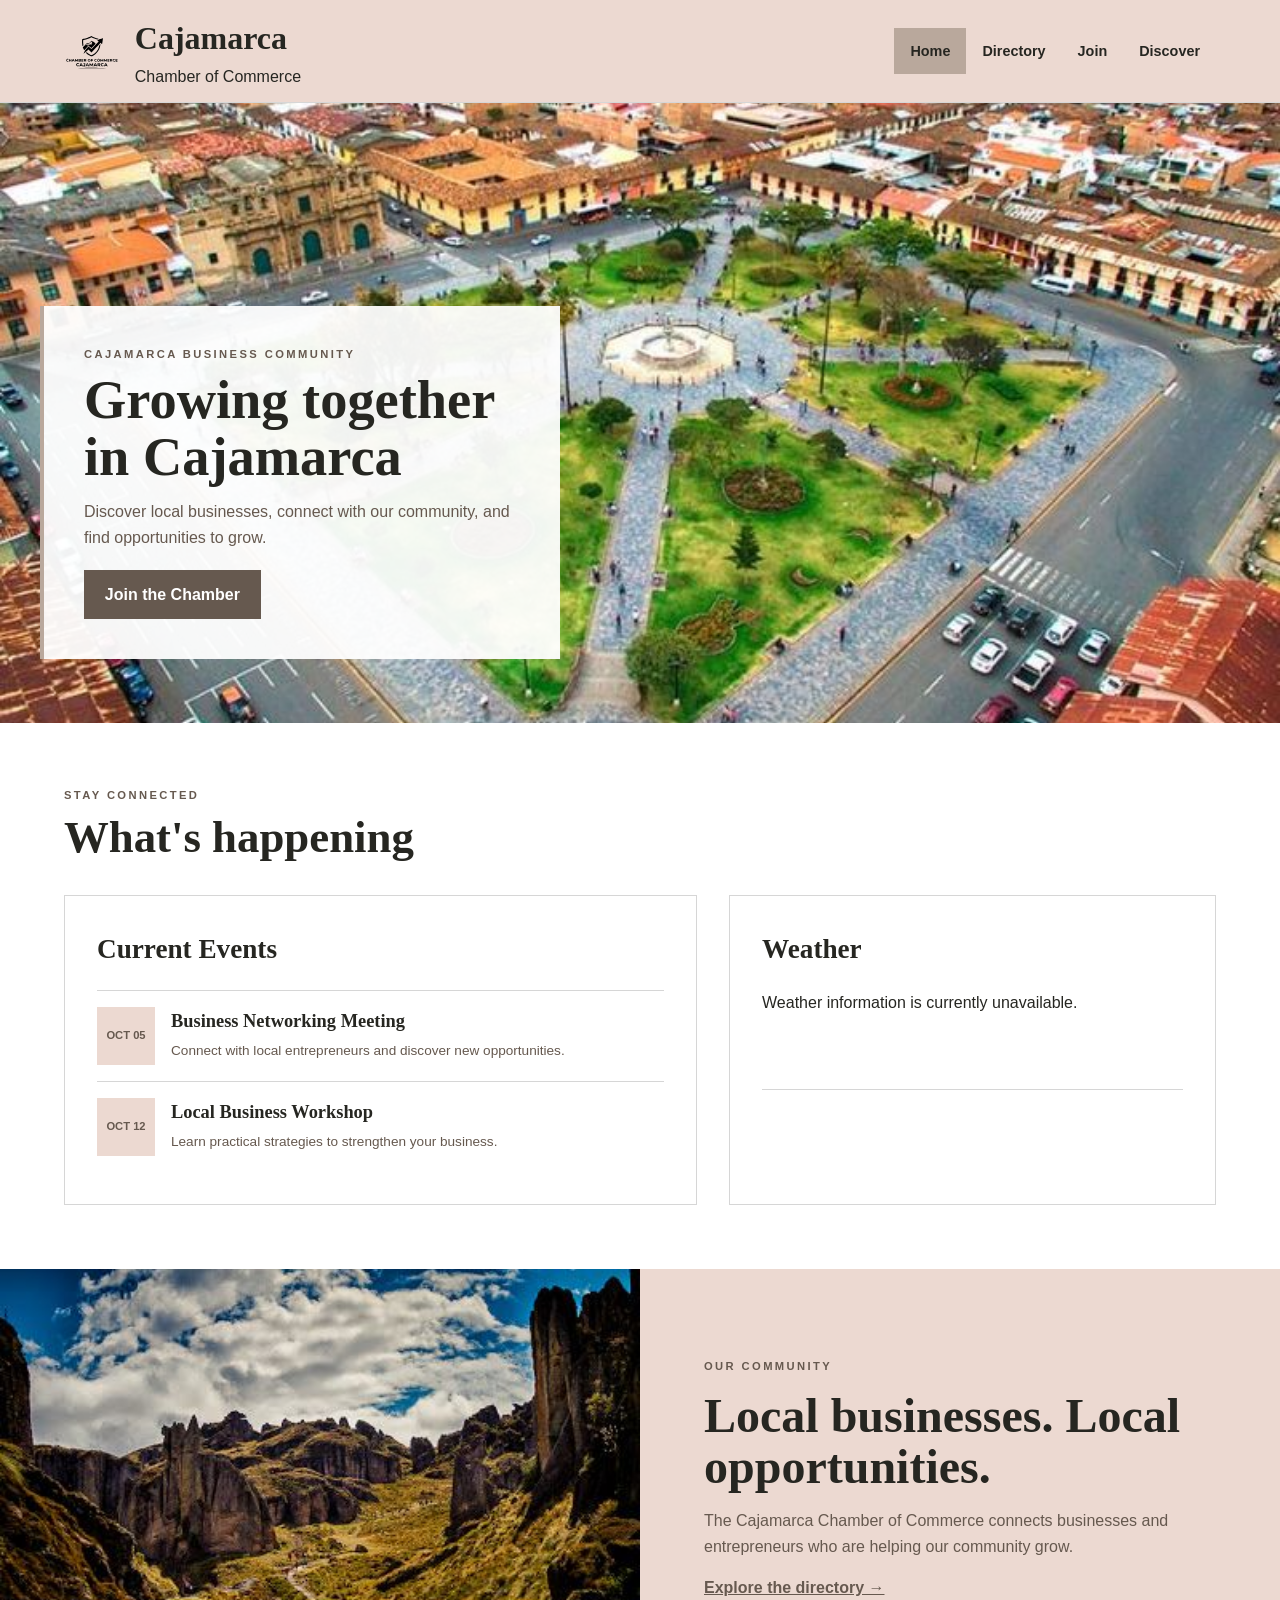
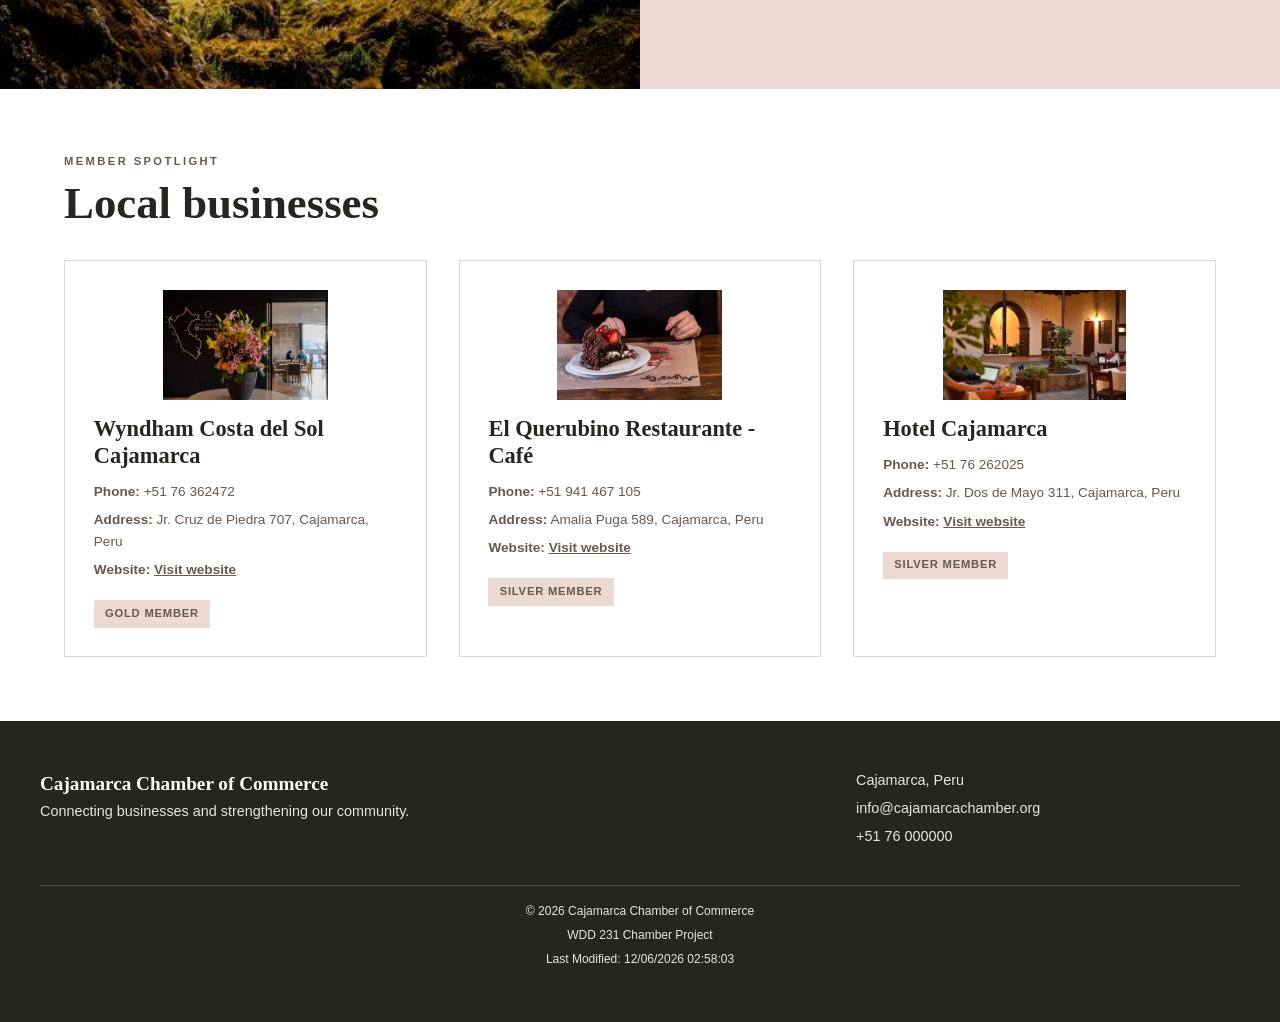
==== chamber/index.html @ 8c4f2fee "w3" ====
<!DOCTYPE html>
<html lang="en">
<head>
    <meta charset="UTF-8">
    <meta name="viewport" content="width=device-width, initial-scale=1.0">

    <title>Cajamarca Chamber of Commerce</title>

    <meta name="description" content="Discover local businesses, events, and opportunities in the Cajamarca business community.">
    <meta name="author" content="Nina Adriana Fuentes Guerrero">

    <link rel="icon" href="images/favicon.ico">

    <link rel="stylesheet" href="styles/home-small.css">
    <link rel="stylesheet" href="styles/home.larger.css">

    <script src="scripts/home.js" defer></script>
</head>

<body>

    <header>
        <div class="header-container">

            <a href="index.html" class="logo-link">
                <img src="images/logo.svg" alt="Cajamarca Chamber of Commerce logo">
                <div>
                    <h1>Cajamarca</h1>
                    <p>Chamber of Commerce</p>
                </div>
            </a>

            <button id="menu-button" aria-label="Open navigation menu">
                ☰
            </button>

            <nav id="main-nav">
                <a href="index.html" class="active">Home</a>
                <a href="directory.html">Directory</a>
                <a href="#">Join</a>
                <a href="#">Discover</a>
            </nav>

        </div>
    </header>


    <main>

        <!-- HERO -->
        <section class="hero">

            <img
                src="images/hero-cajamarca.jpg"
                alt="Aerial view of Cajamarca city and surrounding mountains"
            >

            <div class="hero-content">
                <p class="hero-label">Cajamarca Business Community</p>

                <h2>Growing together in Cajamarca</h2>

                <p>
                    Discover local businesses, connect with our community,
                    and find opportunities to grow.
                </p>

                <a href="#" class="cta-button">Join the Chamber</a>
            </div>

        </section>


        <!-- EVENTS + WEATHER -->
        <section class="community-section">

            <div class="section-heading">
                <p>Stay connected</p>
                <h2>What's happening</h2>
            </div>


            <div class="community-grid">

                <!-- EVENTS -->
                <article class="info-card events-card">

                    <h3>Current Events</h3>

                    <div class="event">
                        <span class="event-date">OCT 05</span>

                        <div>
                            <h4>Business Networking Meeting</h4>
                            <p>
                                Connect with local entrepreneurs and
                                discover new opportunities.
                            </p>
                        </div>
                    </div>

                    <div class="event">
                        <span class="event-date">OCT 12</span>

                        <div>
                            <h4>Local Business Workshop</h4>
                            <p>
                                Learn practical strategies to strengthen
                                your business.
                            </p>
                        </div>
                    </div>

                </article>


                <!-- WEATHER -->
                <article class="info-card weather-card">

                    <h3>Weather</h3>

                    <div id="current-weather">
                        <p>Loading weather...</p>
                    </div>

                    <div id="forecast" class="forecast">
                        <!-- JavaScript inserts forecast here -->
                    </div>

                </article>

            </div>

        </section>


        <!-- COMMUNITY IMAGE -->
        <section class="community-intro">

            <div class="community-image">
                <img
                    src="images/our-community.jpg"
                    alt="Cajamarca community and surrounding landscape"
                >
            </div>

            <div class="community-text">

                <p class="section-label">Our community</p>

                <h2>Local businesses. Local opportunities.</h2>

                <p>
                    The Cajamarca Chamber of Commerce connects businesses
                    and entrepreneurs who are helping our community grow.
                </p>

                <a href="directory.html" class="text-link">
                    Explore the directory →
                </a>

            </div>

        </section>


        <!-- SPOTLIGHTS -->
        <section class="spotlights-section">

            <div class="section-heading">
                <p>Member spotlight</p>
                <h2>Local businesses</h2>
            </div>

            <div id="spotlights" class="spotlights">

                <p>Loading local businesses...</p>

            </div>

        </section>

    </main>


    <footer>

        <div class="footer-container">

            <div>
                <h2>Cajamarca Chamber of Commerce</h2>
                <p>
                    Connecting businesses and strengthening our community.
                </p>
            </div>

            <div>
                <p>Cajamarca, Peru</p>
                <p>info@cajamarcachamber.org</p>
                <p>+51 76 000000</p>
            </div>

        </div>

        <div class="footer-bottom">
            <p>&copy; <span id="current-year"></span> Cajamarca Chamber of Commerce</p>
            <p>WDD 231 Chamber Project</p>
            <p>Last Modified: <span id="last-modified"></span></p>
        </div>

    </footer>

</body>
</html>
---- chamber/styles/home-small.css ----
/* =========================================
   HOME PAGE - SMALL SCREEN
   Cajamarca Chamber of Commerce
========================================= */

:root {
    --primary: #ECD9D1;
    --secondary: #C5BFB3;
    --background: #FFFFFF;
    --light: #D6D6D6;
    --accent: #B9A89C;
    --brown: #66594F;
    --text: #262621;
}


/* =========================================
   RESET
========================================= */

* {
    box-sizing: border-box;
    margin: 0;
    padding: 0;
}

html {
    scroll-behavior: smooth;
}

body {
    font-family: "Montserrat", sans-serif;
    color: var(--text);
    background-color: var(--background);
    line-height: 1.6;
}

h1,
h2,
h3,
h4 {
    font-family: "Cormorant Garamond", serif;
}

img {
    display: block;
    max-width: 100%;
}

a {
    color: inherit;
}


/* =========================================
   HEADER
========================================= */

header {
    background-color: var(--primary);
    border-bottom: 1px solid var(--light);
}

.header-container {
    min-height: 90px;
    padding: 1rem;

    display: flex;
    align-items: center;
    gap: 0.8rem;
}

.logo-link {
    display: flex;
    align-items: center;
    gap: 0.8rem;
    text-decoration: none;
}

.logo-link img {
    width: 58px;
    height: 58px;
    object-fit: contain;
}

.site-title {
    flex: 1;

    display: flex;
    flex-direction: column;
}

.site-title span {
    font-family: "Cormorant Garamond", serif;
    font-size: 1.5rem;
    font-weight: 700;
}

.site-title small {
    font-family: "Montserrat", sans-serif;
    font-size: 0.65rem;
    letter-spacing: 0.15rem;
    color: var(--brown);
}

#menu-button {
    background: transparent;
    border: none;
    font-size: 1.8rem;
    color: var(--text);
    cursor: pointer;
}


/* =========================================
   NAVIGATION
========================================= */

nav {
    display: none;
    background-color: var(--secondary);
}

nav.open {
    display: block;
}

nav ul {
    display: flex;
    flex-direction: column;
    list-style: none;
}

nav a {
    display: block;
    padding: 0.9rem;

    text-align: center;
    text-decoration: none;

    color: var(--text);

    border-top: 1px solid rgba(38, 38, 33, 0.1);

    transition: background-color 0.2s ease;
}

nav a:hover,
nav a.active {
    background-color: var(--primary);
}


/* =========================================
   MAIN
========================================= */

main {
    width: 100%;
}


/* =========================================
   HERO
========================================= */

.hero {
    position: relative;
    width: 100%;
    min-height: 520px;
    overflow: hidden;
}

.hero > img {
    width: 100%;
    height: 520px;
    object-fit: cover;
}

.hero-content {
    position: absolute;

    left: 1rem;
    right: 1rem;
    bottom: 1.5rem;

    padding: 1.5rem;

    background-color: rgba(255, 255, 255, 0.94);

    border-left: 4px solid var(--accent);
}

.hero-label {
    color: var(--brown);

    font-size: 0.7rem;
    font-weight: 600;
    letter-spacing: 0.15rem;
    text-transform: uppercase;

    margin-bottom: 0.5rem;
}

.hero h2 {
    color: var(--text);

    font-size: 2.3rem;
    line-height: 1.1;

    margin-bottom: 0.8rem;
}

.hero-content > p:not(.hero-label) {
    color: var(--brown);
    margin-bottom: 1.2rem;
}

.cta-button {
    display: inline-block;

    padding: 0.75rem 1.3rem;

    background-color: var(--brown);
    color: white;

    text-decoration: none;
    font-weight: 600;

    transition:
        background-color 0.2s ease,
        transform 0.2s ease;
}

.cta-button:hover {
    background-color: var(--text);
    transform: translateY(-2px);
}


/* =========================================
   GENERAL SECTION
========================================= */

.community-section,
.spotlights-section {
    max-width: 1200px;
    margin: 0 auto;

    padding: 3.5rem 1rem;
}

.section-heading {
    margin-bottom: 1.8rem;
}

.section-heading p,
.section-label {
    color: var(--brown);

    font-size: 0.7rem;
    font-weight: 600;

    letter-spacing: 0.15rem;
    text-transform: uppercase;

    margin-bottom: 0.5rem;
}

.section-heading h2 {
    color: var(--text);
    font-size: 2.3rem;
    line-height: 1.1;
}


/* =========================================
   EVENTS + WEATHER
========================================= */

.community-grid {
    display: grid;
    grid-template-columns: 1fr;
    gap: 1.5rem;
}

.info-card {
    background-color: var(--background);

    border: 1px solid var(--light);

    padding: 1.5rem;
}

.info-card h3 {
    color: var(--text);
    font-size: 1.7rem;
    margin-bottom: 1.2rem;
}


/* =========================================
   EVENTS
========================================= */

.event {
    display: flex;
    gap: 1rem;

    padding: 1rem 0;

    border-top: 1px solid var(--light);
}

.event-date {
    min-width: 58px;
    height: 58px;

    display: flex;
    align-items: center;
    justify-content: center;

    background-color: var(--primary);
    color: var(--brown);

    font-size: 0.7rem;
    font-weight: 700;

    text-align: center;
}

.event h4 {
    color: var(--text);
    font-size: 1.15rem;
    margin-bottom: 0.2rem;
}

.event p {
    color: var(--brown);
    font-size: 0.85rem;
}


/* =========================================
   WEATHER
========================================= */

#current-weather {
    min-height: 100px;

    padding-bottom: 1rem;
    margin-bottom: 1rem;

    border-bottom: 1px solid var(--light);
}

.weather-main {
    display: flex;
    align-items: center;
    gap: 1rem;
}

.weather-icon {
    width: 70px;
    height: 70px;
}

.temperature {
    color: var(--text);
    font-family: "Cormorant Garamond", serif;
    font-size: 2.8rem;
    font-weight: 700;
    line-height: 1;
}

.weather-description {
    color: var(--brown);
    text-transform: capitalize;
}

.forecast {
    display: grid;
    grid-template-columns: repeat(3, 1fr);
    gap: 0.5rem;
}

.forecast-day {
    padding: 0.7rem;

    text-align: center;

    background-color: var(--primary);
}

.forecast-day h4 {
    color: var(--brown);
    font-size: 0.85rem;
}

.forecast-day img {
    width: 45px;
    height: 45px;
    margin: 0 auto;
}

.forecast-temp {
    color: var(--text);
    font-weight: 600;
}


/* =========================================
   COMMUNITY INTRO
========================================= */

.community-intro {
    display: grid;
    grid-template-columns: 1fr;

    background-color: var(--primary);
}

.community-image {
    width: 100%;
}

.community-image img {
    width: 100%;
    height: 300px;

    object-fit: cover;
}

.community-text {
    padding: 2.5rem 1.5rem;
}

.community-text h2 {
    color: var(--text);

    font-size: 2.3rem;
    line-height: 1.1;

    margin: 0.5rem 0 1rem;
}

.community-text p:not(.section-label) {
    color: var(--brown);
}

.text-link {
    display: inline-block;

    margin-top: 1rem;

    color: var(--brown);
    font-weight: 700;

    text-decoration: underline;
}

.text-link:hover {
    color: var(--text);
}


/* =========================================
   MEMBER SPOTLIGHTS
========================================= */

.spotlights {
    display: grid;
    grid-template-columns: 1fr;
    gap: 1.5rem;
}

.spotlight-card {
    background-color: var(--background);

    border: 1px solid var(--light);

    padding: 1.5rem;

    transition:
        transform 0.2s ease,
        box-shadow 0.2s ease;
}

.spotlight-card:hover {
    transform: translateY(-3px);

    box-shadow: 0 8px 25px rgba(38, 38, 33, 0.08);
}

.spotlight-card img {
    width: 100%;
    height: 100px;

    object-fit: contain;

    margin-bottom: 1rem;
}

.spotlight-card h3 {
    color: var(--text);

    font-size: 1.4rem;
    line-height: 1.2;

    margin-bottom: 0.7rem;
}

.spotlight-card p {
    color: var(--brown);
    font-size: 0.85rem;
    margin-bottom: 0.4rem;
}

.spotlight-card a {
    color: var(--brown);
    font-weight: 600;
}

.spotlight-card a:hover {
    color: var(--text);
}

.membership {
    display: inline-block;

    margin-top: 0.8rem;
    padding: 0.3rem 0.7rem;

    background-color: var(--primary);
    color: var(--brown);

    font-size: 0.7rem;
    font-weight: 600;

    letter-spacing: 0.05rem;
    text-transform: uppercase;
}


/* =========================================
   FOOTER
========================================= */

footer {
    background-color: var(--text);
    color: white;

    padding: 2.5rem 1.5rem;

    display: flex;
    flex-direction: column;
    gap: 2rem;
}

.footer-container {
    display: flex;
    flex-direction: column;
    gap: 2rem;
}

.footer-brand {
    display: flex;
    gap: 1rem;
    align-items: center;
}

.footer-brand img {
    width: 55px;
    filter: brightness(0) invert(1);
}

footer h2 {
    font-size: 1.2rem;
}

footer h3 {
    color: var(--primary);
    margin-bottom: 0.5rem;
}

footer p {
    color: #e5e5e5;
    font-size: 0.9rem;
    margin-bottom: 0.3rem;
}

.footer-bottom {
    padding-top: 1rem;

    border-top: 1px solid rgba(255, 255, 255, 0.2);

    text-align: center;
}

.footer-bottom p {
    font-size: 0.75rem;
}
---- chamber/styles/home.larger.css ----
/* =========================================
   HOME - LARGE SCREEN
   ========================================= */

@media screen and (min-width: 700px) {

    /* =====================================
       HEADER
       Everything stays on ONE ROW
    ===================================== */

    header {
        background-color: var(--primary);
        border-bottom: 1px solid var(--light);
        width: 100%;
    }

    .header-container { 
        max-width: 1200px; 
        min-height: 90px; 
        margin: 0 auto; 
        padding: 0.8rem 1.5rem;
        display: flex; 
        flex-direction:row;
        align-items: center; 
        justify-content: space-between; 
        gap: 2rem;
    }

    /* Logo */

    .logo-link {
        display: flex;
        align-items: center;

        flex-shrink: 0;

        text-decoration: none;
    }

    .logo-link img {
        width: 58px;
        height: 58px;

        object-fit: contain;
    }

    /* Site name */

    .site-title {
        flex: 1;

        display: flex;
        flex-direction: column;

        min-width: 180px;
    }

    .site-title span {
        font-family: "Cormorant Garamond", serif;
        font-size: 1.6rem;
        font-weight: 700;

        white-space: nowrap;
    }

    .site-title small {
        font-family: "Montserrat", sans-serif;
        font-size: 0.6rem;
        letter-spacing: 0.12rem;

        color: var(--brown);

        white-space: nowrap;
    }


   

    #menu-button {
        display: none;
    }




    nav {
        display: flex;

        flex-direction: row;

        width: auto;

        margin: 0 ;
        padding: 0 ;

        background-color: transparent;
    }

    nav ul {
        display: flex ;

        flex-direction: row ;

        align-items: center ;
        justify-content: flex-end ;

        gap: 0.25rem ;

        margin: 0 ;
        padding: 0 t;

        list-style: none ;
    }

    nav li {
        display: block ;

        width: auto ;

        margin: 0 ;
        padding: 0 ;
    }

    nav a {
        display: block ;

        width: auto ;

        padding: 0.7rem 1rem ;

        border: none ;

        background-color: transparent;

        color: var(--text);

        text-decoration: none;

        font-family: "Montserrat", sans-serif;
        font-size: 0.9rem;;
        font-weight: 600;

        text-align: center;

        white-space: nowrap;

        transition:
            background-color 0.2s ease,
            color 0.2s ease;
    }

    nav a:hover,
    nav a.active {
        background-color: var(--accent);

        color: var(--text);
    }


    /* =====================================
       HERO
    ===================================== */

    .hero {
        position: relative;

        width: 100%;
        min-height: 620px;

        overflow: hidden;
    }

    .hero > img {
        width: 100%;
        height: 620px;

        object-fit: cover;
        object-position: center;
    }

    .hero-content {
        position: absolute;

        left: max(calc((100% - 1200px) / 2), 2rem);
        bottom: 4rem;

        width: 520px;

        padding: 2.5rem;

        background-color: rgba(255, 255, 255, 0.94);

        border-left: 4px solid var(--accent);
    }

    .hero h2 {
        font-size: 3.4rem;
        line-height: 1.05;
    }


    /* =====================================
       SECTIONS
    ===================================== */

    .community-section,
    .spotlights-section {
        max-width: 1200px;

        margin: 0 auto;

        padding: 4rem 1.5rem;
    }

    .section-heading {
        margin-bottom: 2rem;
    }

    .section-heading h2 {
        font-size: 2.8rem;
    }


    /* =====================================
       EVENTS + WEATHER
    ===================================== */

    .community-grid {
        display: grid;

        grid-template-columns: 1.3fr 1fr;

        gap: 2rem;
    }

    .info-card {
        padding: 2rem;
    }


    /* =====================================
       WEATHER
    ===================================== */

    .weather-main {
        gap: 1.5rem;
    }

    .weather-icon {
        width: 80px;
        height: 80px;
    }

    .temperature {
        font-size: 3.2rem;
    }

    .forecast {
        gap: 0.8rem;
    }

    .forecast-day {
        padding: 1rem;
    }


    /* =====================================
       COMMUNITY
    ===================================== */

    .community-intro {
        display: grid;

        grid-template-columns: 1fr 1fr;

        align-items: stretch;
    }

    .community-image img {
        width: 100%;
        height: 420px;

        object-fit: cover;
    }

    .community-text {
        display: flex;

        flex-direction: column;
        justify-content: center;

        padding: 4rem;
    }

    .community-text h2 {
        font-size: 3rem;
        line-height: 1.05;

        margin: 0.5rem 0 1rem;
    }


    /* =====================================
       SPOTLIGHTS
    ===================================== */

    .spotlights {
        display: grid;

        grid-template-columns: repeat(3, 1fr);

        gap: 2rem;
    }

    .spotlight-card {
        padding: 1.8rem;
    }

    .spotlight-card img {
        height: 110px;
    }


    /* =====================================
       FOOTER
    ===================================== */

    footer {
        padding: 3rem 1.5rem;
    }

    .footer-container {
        max-width: 1200px;
        width: 100%;

        margin: 0 auto;

        display: grid;

        grid-template-columns: 2fr 1fr;

        gap: 3rem;
    }

    .footer-bottom {
        max-width: 1200px;
        width: 100%;

        margin: 0 auto;
    }
}
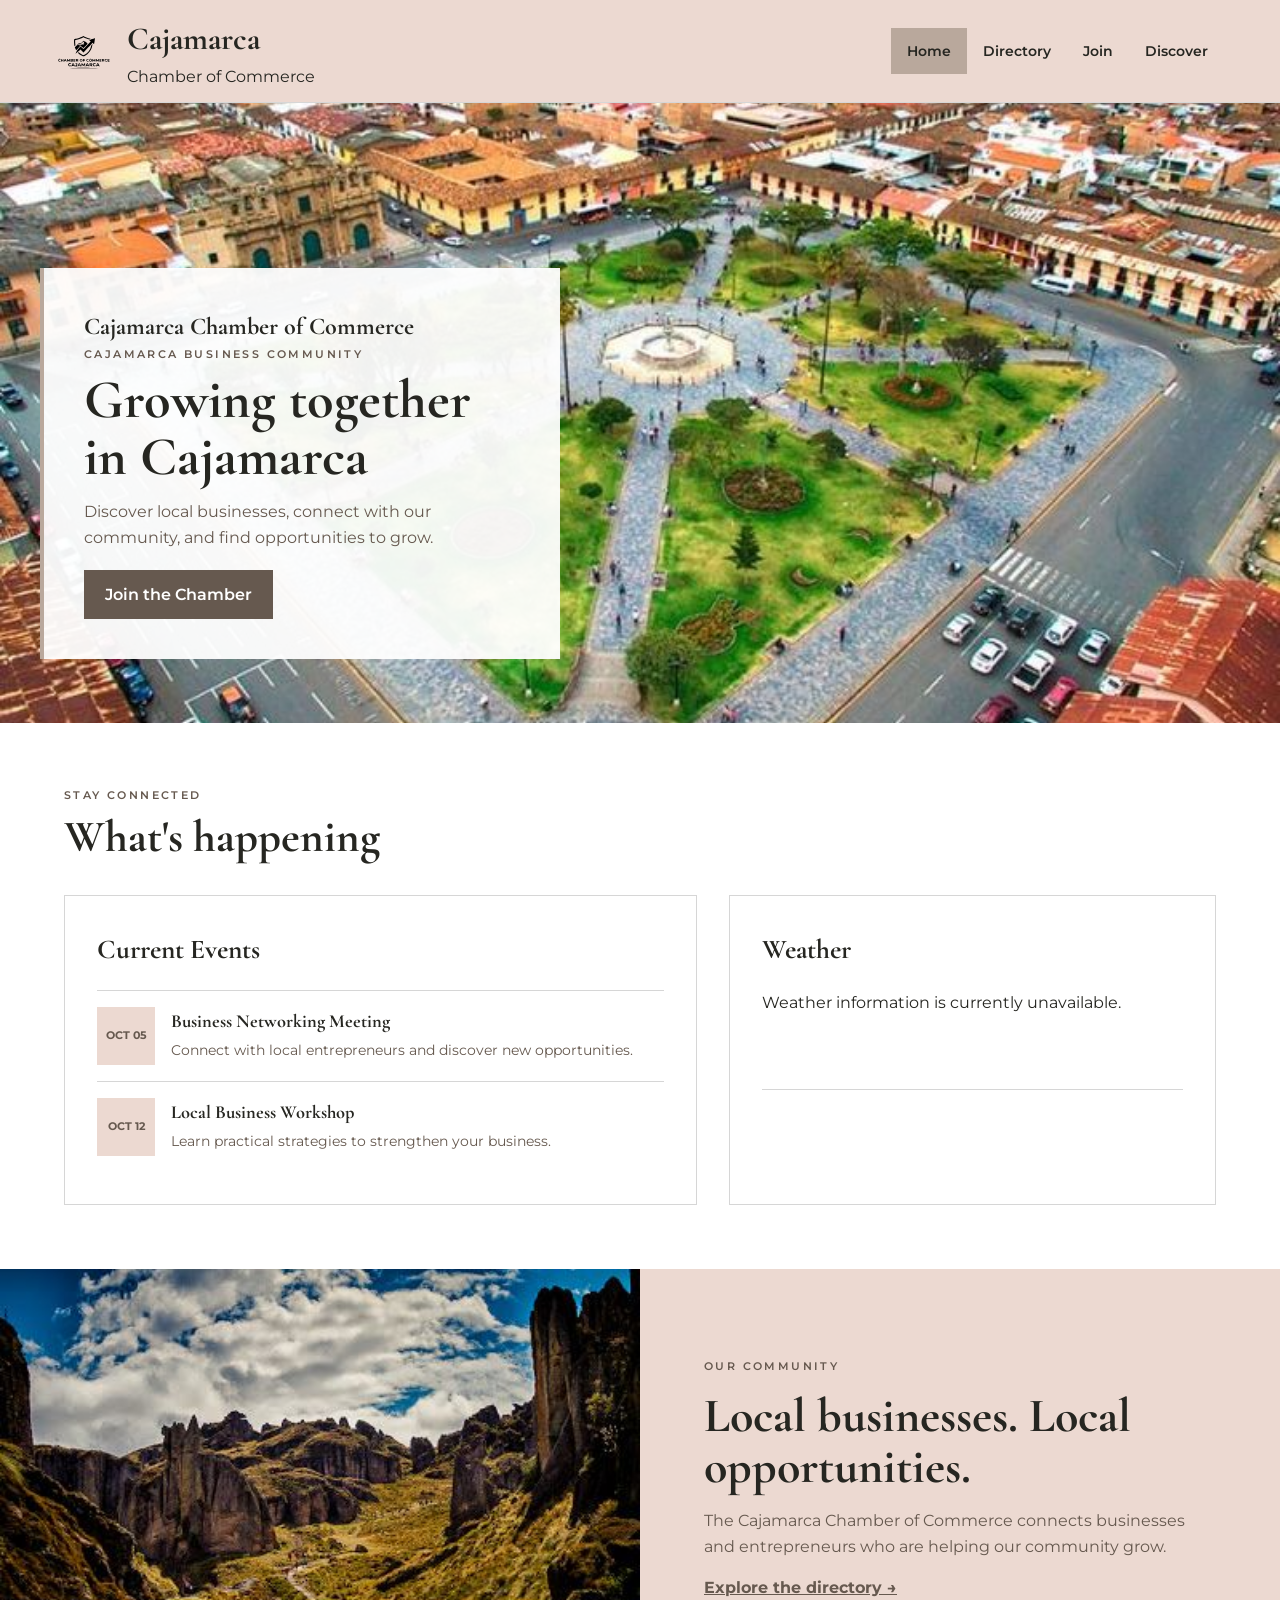
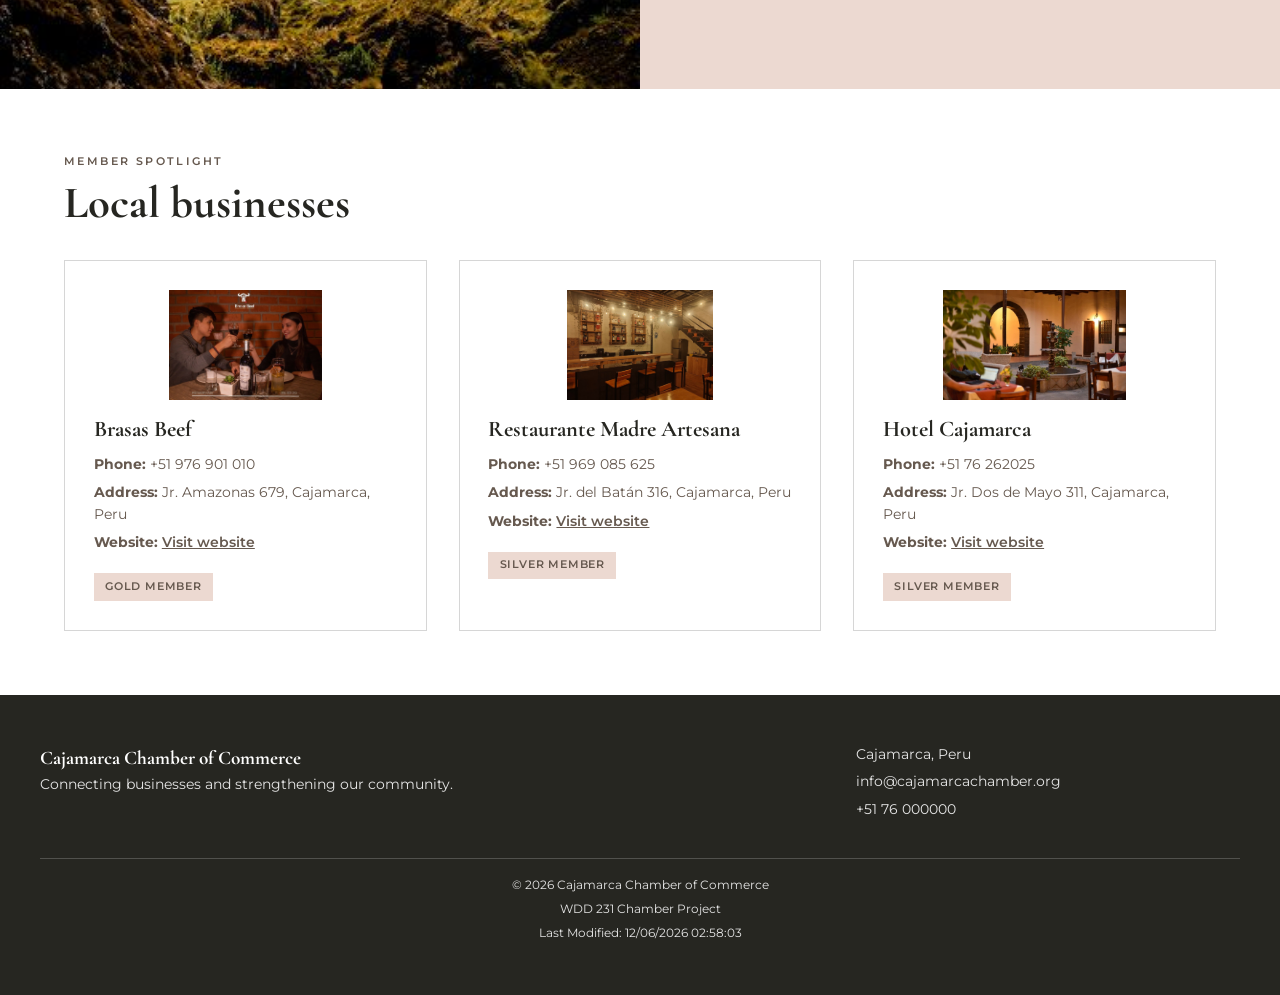
==== commit 0713a5b5: "w3 1" ====
--- a/chamber/index.html
+++ b/chamber/index.html
@@ -8,6 +8,29 @@
 
     <meta name="description" content="Discover local businesses, events, and opportunities in the Cajamarca business community.">
     <meta name="author" content="Nina Adriana Fuentes Guerrero">
+   
+    <meta property="og:title"
+    content="Cajamarca Chamber of Commerce | Local Business Community">
+
+    <meta property="og:description"
+    content="Discover local businesses, community events, weather updates, and opportunities to connect with businesses in Cajamarca.">
+
+    <meta property="og:image"
+    content="https://ninafuentesg.github.io/wdd231/chamber/images/hero-cajamarca.jpg">
+
+    <meta property="og:url"
+    content="https://ninafuentesg.github.io/wdd231/chamber/index.html">
+
+    <meta property="og:type" content="website">
+    <link rel="preconnect" href="https://fonts.googleapis.com">
+
+    <link rel="preconnect"
+    href="https://fonts.gstatic.com"
+    crossorigin>
+
+    <link
+    href="https://fonts.googleapis.com/css2?family=Cormorant+Garamond:wght@400;500;600;700&family=Montserrat:wght@400;500;600;700&display=swap"
+    rel="stylesheet">
 
     <link rel="icon" href="images/favicon.ico">
 
@@ -56,6 +79,9 @@
             >
 
             <div class="hero-content">
+                <h1>
+                     Cajamarca Chamber of Commerce
+                </h1>
                 <p class="hero-label">Cajamarca Business Community</p>
 
                 <h2>Growing together in Cajamarca</h2>
--- a/chamber/styles/home.larger.css
+++ b/chamber/styles/home.larger.css
@@ -15,16 +15,19 @@
         width: 100%;
     }
 
-    .header-container { 
-        max-width: 1200px; 
-        min-height: 90px; 
-        margin: 0 auto; 
-        padding: 0.8rem 1.5rem;
-        display: flex; 
-        flex-direction:row;
-        align-items: center; 
-        justify-content: space-between; 
-        gap: 2rem;
+    .header-container {
+        max-width: 1200px;
+        min-height: 90px;
+
+        margin: 0 auto;
+        padding: 0.8rem 1rem;
+
+        display: flex;
+        flex-direction: row;
+        justify-content: space-between;
+        align-items: center;
+
+        gap: 1rem;
     }
 
     /* Logo */
@@ -75,70 +78,81 @@
     }
 
 
-   
+    /* =====================================
+       HIDE MOBILE MENU BUTTON
+    ===================================== */
 
     #menu-button {
         display: none;
     }
 
 
-
+    /* =====================================
+       DESKTOP NAVIGATION
+
+       IMPORTANT:
+       The navigation is INSIDE the header
+       and stays on the SAME ROW.
+    ===================================== */
 
     nav {
-        display: flex;
-
-        flex-direction: row;
-
-        width: auto;
-
-        margin: 0 ;
-        padding: 0 ;
+        display: flex !important;
+
+        flex-direction: row !important;
+
+        width: auto !important;
+
+        margin: 0 !important;
+
+        margin-left: auto !important;
+        
+        padding: 0 !important;
+
+        background-color: transparent !important;
+    }
+
+    nav ul {
+        display: flex !important;
+
+        flex-direction: row !important;
+
+        align-items: center !important;
+        justify-content: flex-end !important;
+
+        gap: 0.25rem !important;
+
+        margin: 0 !important;
+        padding: 0 !important;
+
+        list-style: none !important;
+    }
+
+    nav li {
+        display: block !important;
+
+        width: auto !important;
+
+        margin: 0 !important;
+        padding: 0 !important;
+    }
+
+    nav a {
+        display: block !important;
+
+        width: auto !important;
+
+        padding: 0.7rem 1rem; 
+
+        border: none !important;
 
         background-color: transparent;
-    }
-
-    nav ul {
-        display: flex ;
-
-        flex-direction: row ;
-
-        align-items: center ;
-        justify-content: flex-end ;
-
-        gap: 0.25rem ;
-
-        margin: 0 ;
-        padding: 0 t;
-
-        list-style: none ;
-    }
-
-    nav li {
-        display: block ;
-
-        width: auto ;
-
-        margin: 0 ;
-        padding: 0 ;
-    }
-
-    nav a {
-        display: block ;
-
-        width: auto ;
-
-        padding: 0.7rem 1rem ;
-
-        border: none ;
-
-        background-color: transparent;
 
         color: var(--text);
 
         text-decoration: none;
 
         font-family: "Montserrat", sans-serif;
-        font-size: 0.9rem;;
+        font-size:  0.9rem;
         font-weight: 600;
 
         text-align: center;
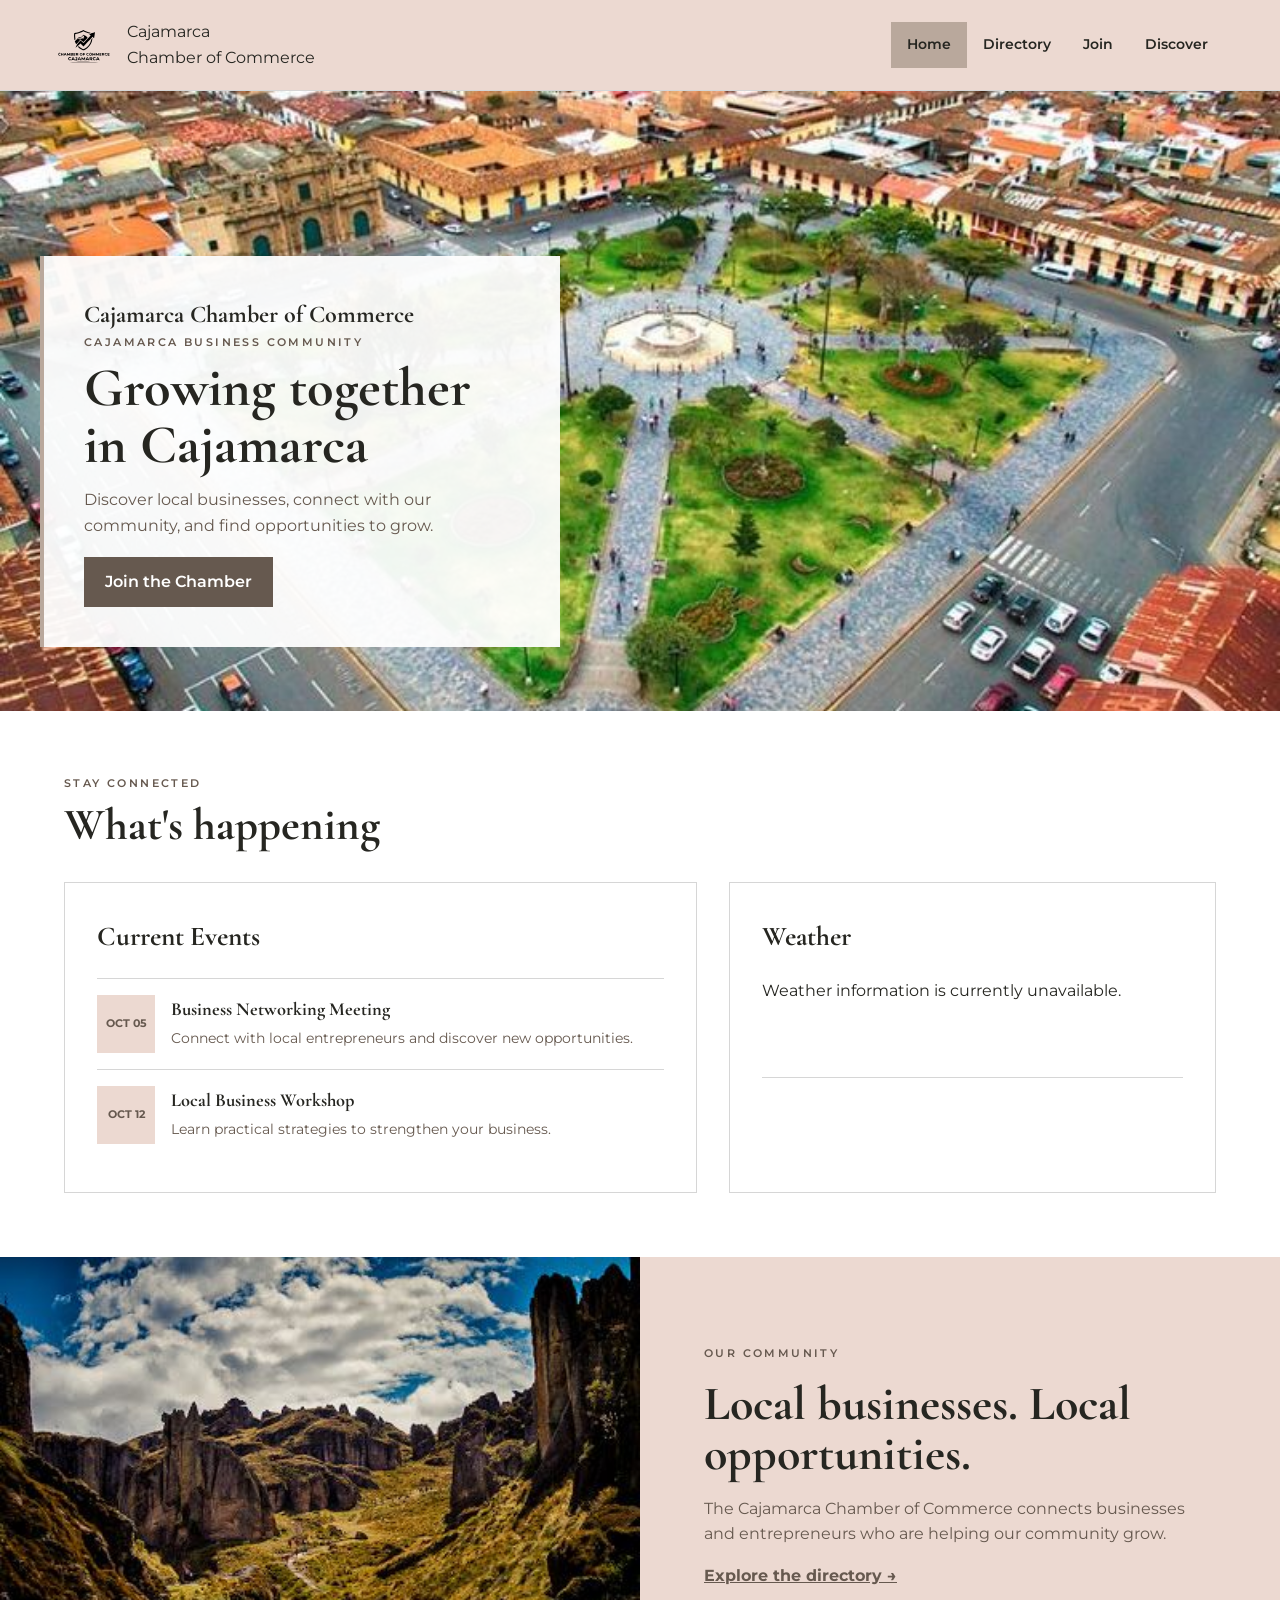
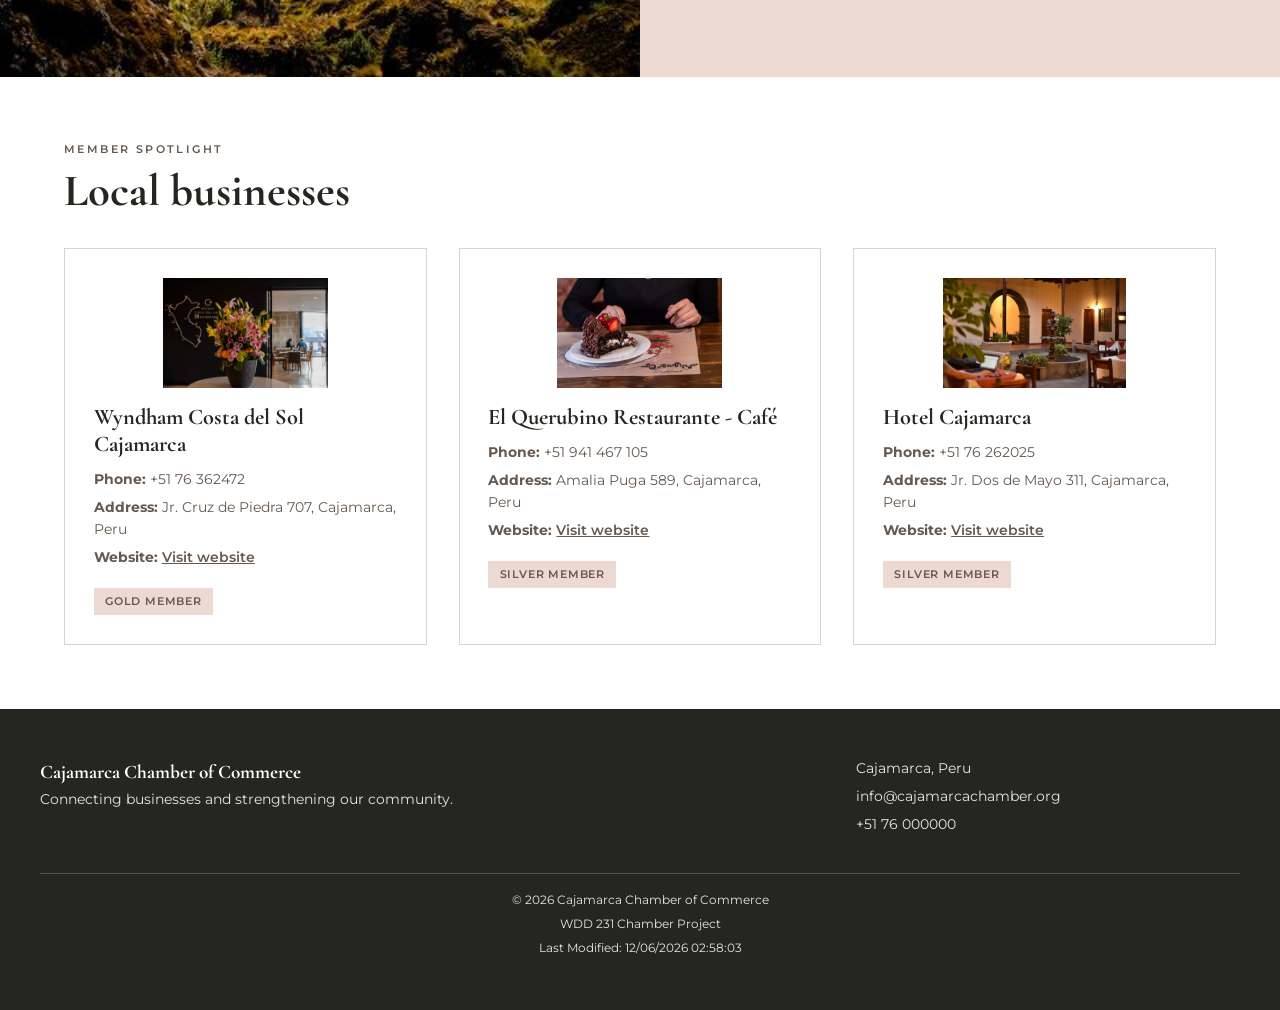
==== commit 1114009e: "w3 2" ====
--- a/chamber/index.html
+++ b/chamber/index.html
@@ -48,7 +48,7 @@
             <a href="index.html" class="logo-link">
                 <img src="images/logo.svg" alt="Cajamarca Chamber of Commerce logo">
                 <div>
-                    <h1>Cajamarca</h1>
+                    <p>Cajamarca</p>
                     <p>Chamber of Commerce</p>
                 </div>
             </a>
@@ -79,9 +79,8 @@
             >
 
             <div class="hero-content">
-                <h1>
-                     Cajamarca Chamber of Commerce
-                </h1>
+                <h1> Cajamarca Chamber of Commerce </h1>
+
                 <p class="hero-label">Cajamarca Business Community</p>
 
                 <h2>Growing together in Cajamarca</h2>
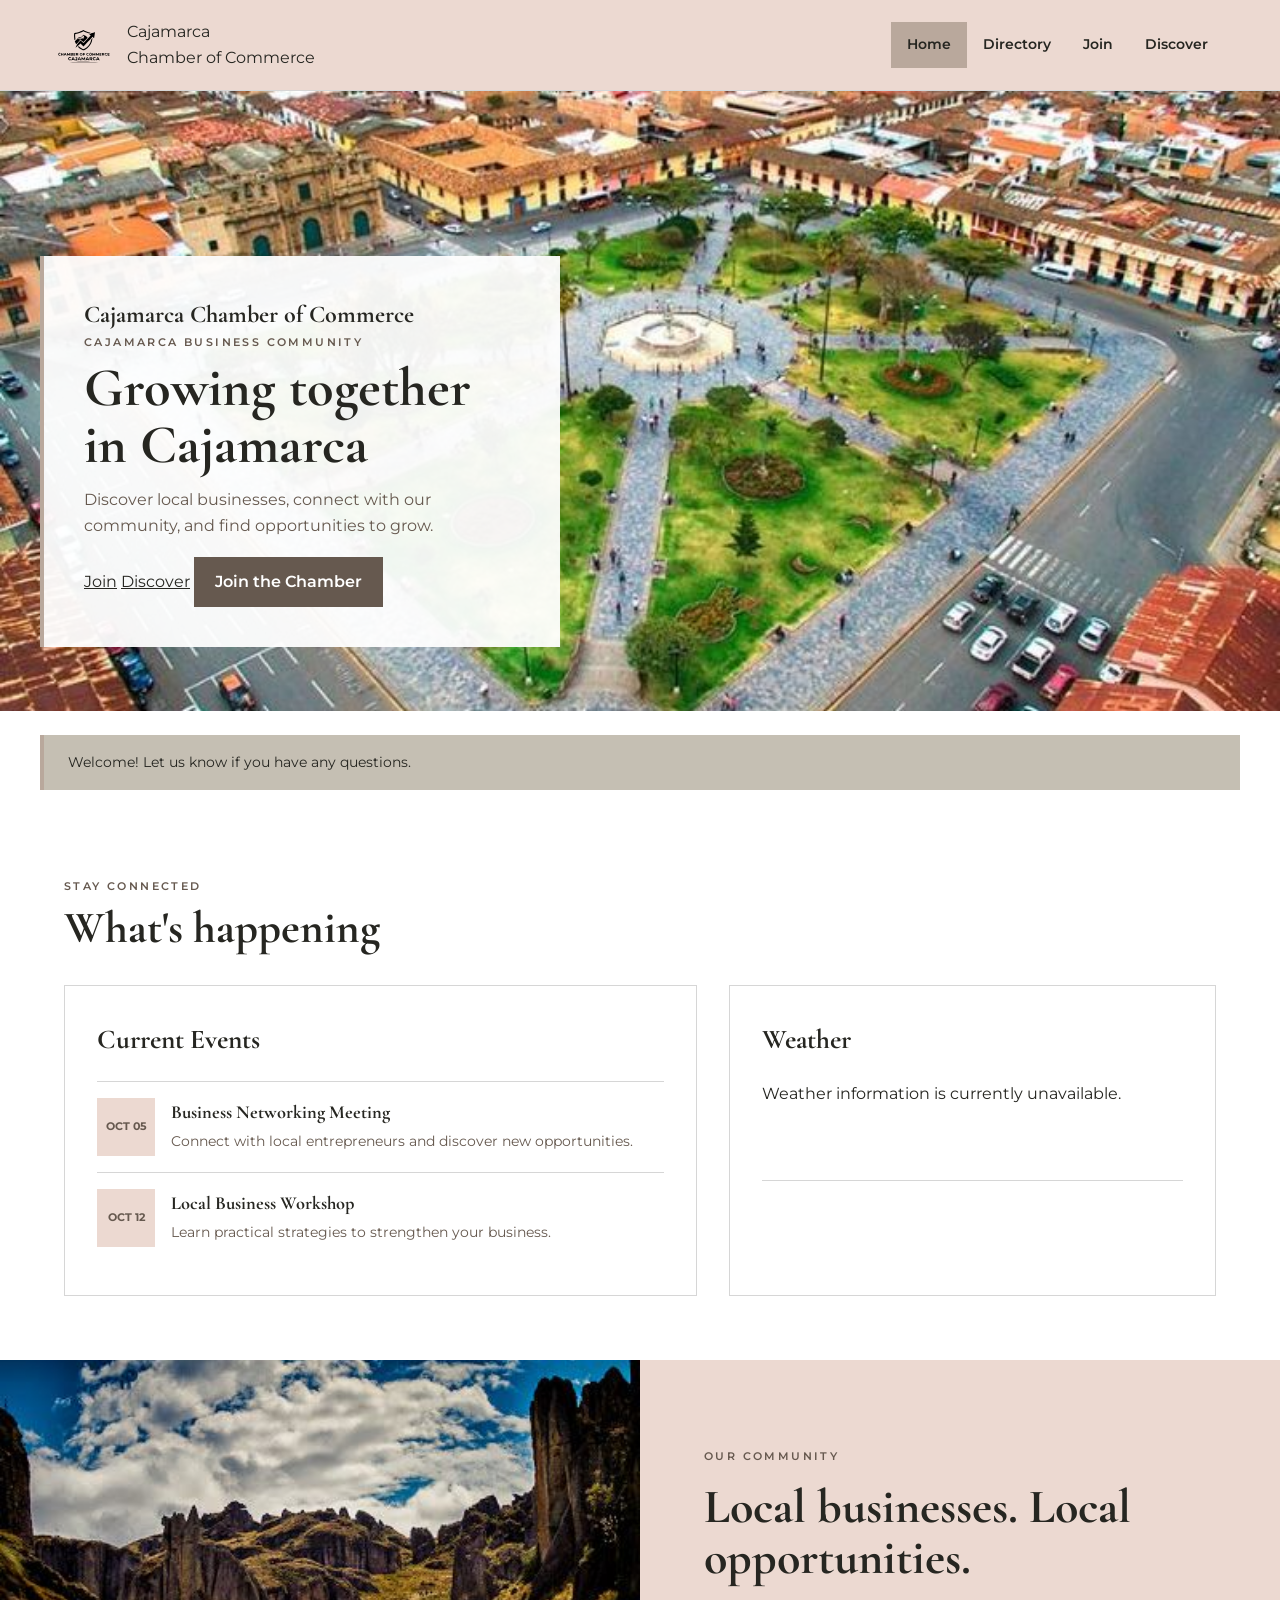
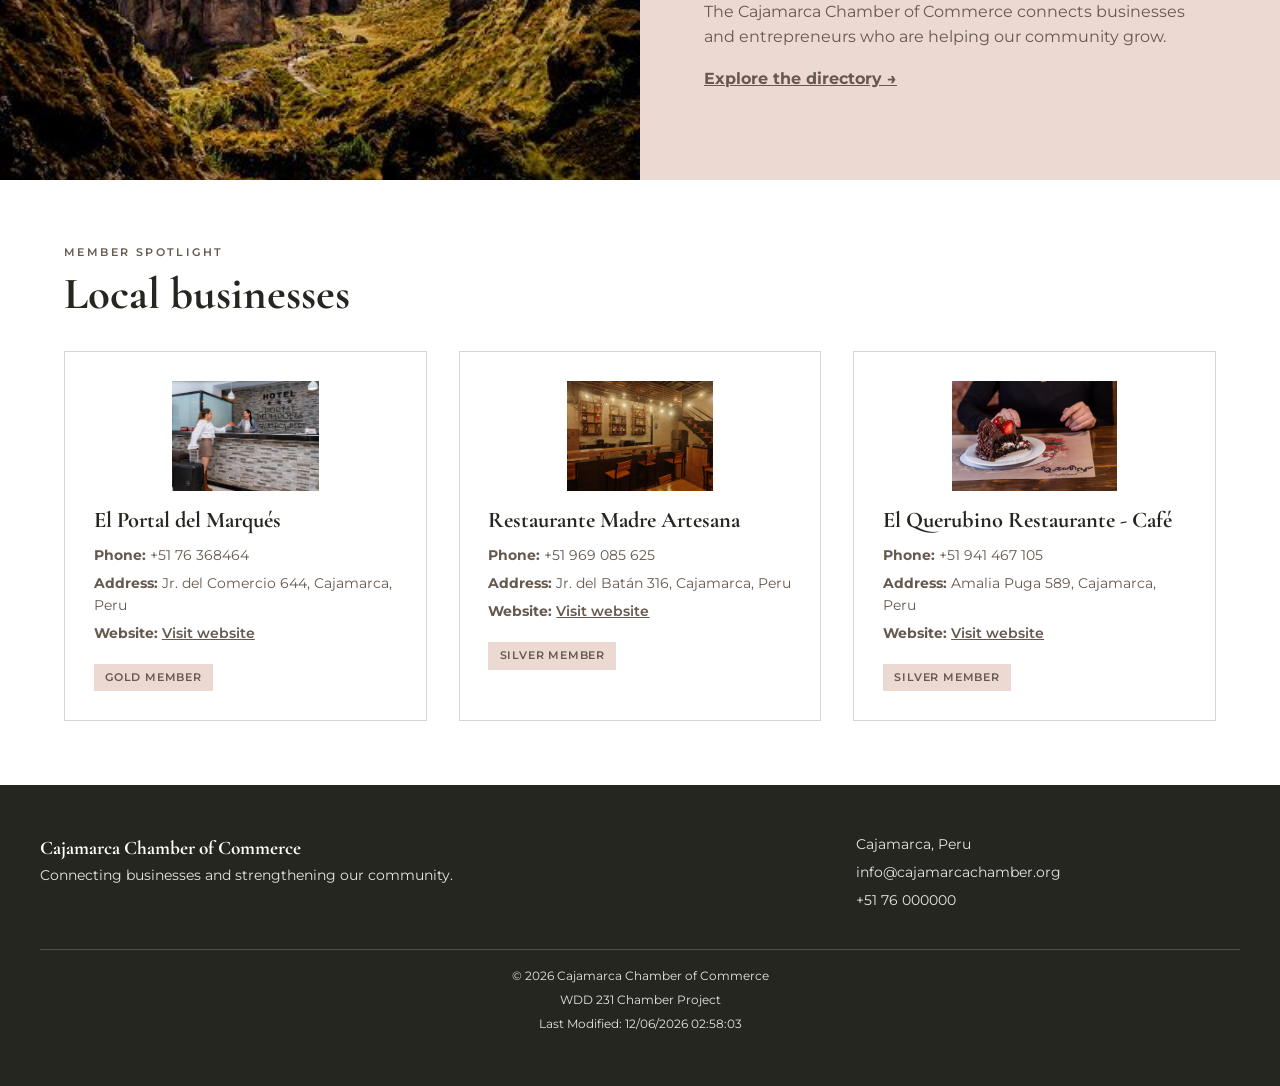
==== commit 475ed71a: "w5" ====
--- a/chamber/index.html
+++ b/chamber/index.html
@@ -38,6 +38,7 @@
     <link rel="stylesheet" href="styles/home.larger.css">
 
     <script src="scripts/home.js" defer></script>
+    <script src="scripts/main.js" defer></script>
 </head>
 
 <body>
@@ -89,12 +90,14 @@
                     Discover local businesses, connect with our community,
                     and find opportunities to grow.
                 </p>
-
+                <a href="join.html">Join</a>
+                <a href="discover.html">Discover</a>
                 <a href="#" class="cta-button">Join the Chamber</a>
             </div>
 
         </section>
-
+        
+        <p id="visit-message" class="visit-message"></p>
 
         <!-- EVENTS + WEATHER -->
         <section class="community-section">
--- a/chamber/styles/home.larger.css
+++ b/chamber/styles/home.larger.css
@@ -1,13 +1,5 @@
-/* =========================================
-   HOME - LARGE SCREEN
-   ========================================= */
 
 @media screen and (min-width: 700px) {
-
-    /* =====================================
-       HEADER
-       Everything stays on ONE ROW
-    ===================================== */
 
     header {
         background-color: var(--primary);
@@ -48,8 +40,7 @@
         object-fit: contain;
     }
 
-    /* Site name */
-
+  
     .site-title {
         flex: 1;
 
@@ -78,22 +69,14 @@
     }
 
 
-    /* =====================================
-       HIDE MOBILE MENU BUTTON
-    ===================================== */
+   
 
     #menu-button {
         display: none;
     }
 
 
-    /* =====================================
-       DESKTOP NAVIGATION
-
-       IMPORTANT:
-       The navigation is INSIDE the header
-       and stays on the SAME ROW.
-    ===================================== */
+
 
     nav {
         display: flex !important;
@@ -363,4 +346,29 @@
 
         margin: 0 auto;
     }
+    
+
+
+    .community-image img {
+        transition: transform 0.3s ease, box-shadow 0.3s ease;
+    }
+
+    .community-image img:hover {
+        transform: scale(1.03);
+        box-shadow: 0 8px 20px rgba(38, 38, 33, 0.18);
+    }
+    
+
+
+.visit-message {
+    max-width: 1200px;
+    margin: 1.5rem auto;
+    padding: 1rem 1.5rem;
+    background-color: var(--secondary);
+    color: var(--text);
+    border-left: 4px solid var(--accent);
+    font-family: "Montserrat", sans-serif;
+    font-size: 0.9rem;
+    line-height: 1.6;
+}
 }
